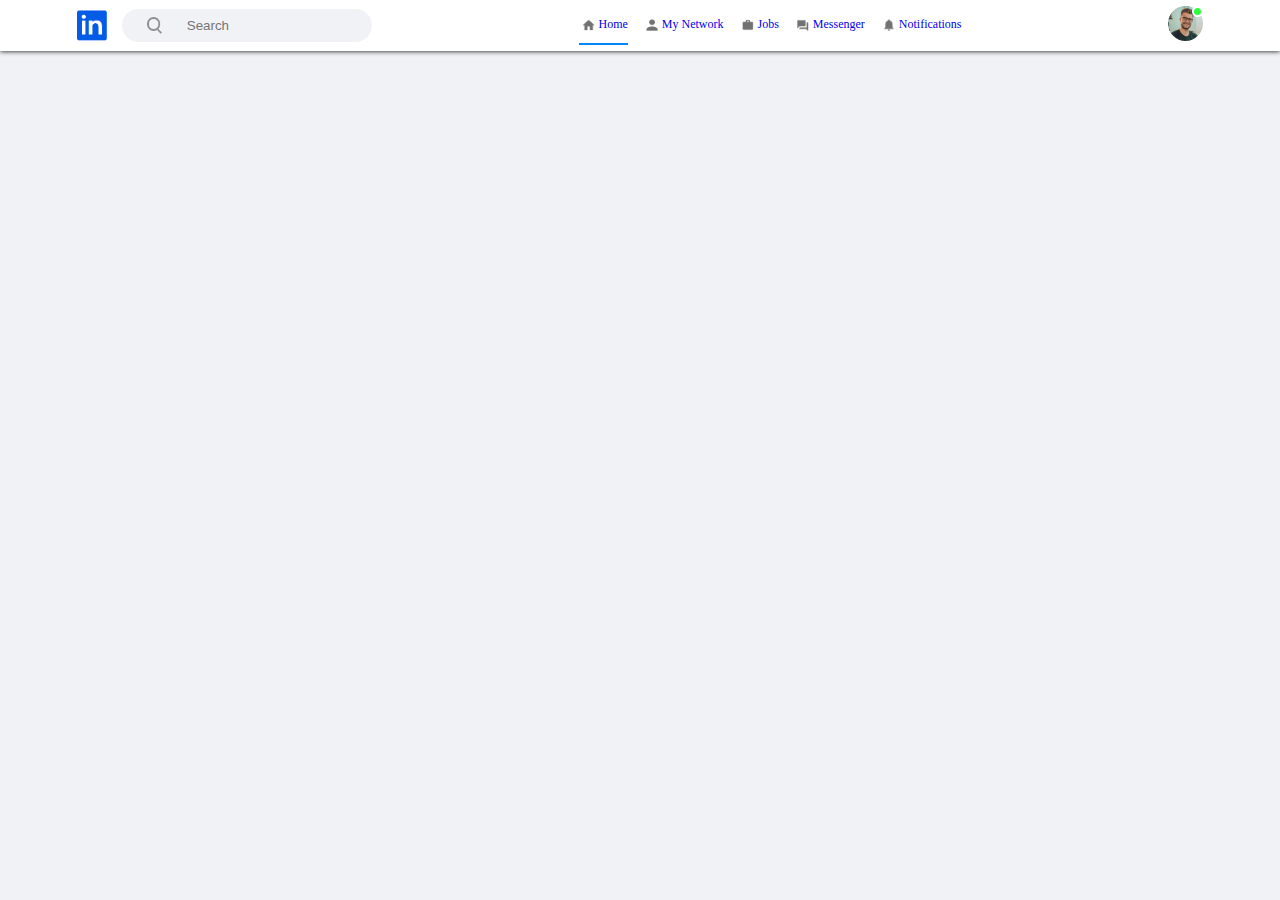
==== index.html @ 49e13f20 "make navbar" ====
<!DOCTYPE html>
<html lang="en">

<head>
	<meta charset="UTF-8">
	<meta name="viewport" content="width=device-width, initial-scale=1.0">
	<title>LinkedIn</title>
	<link rel="stylesheet" href="style.css">
</head>

<body>
	<div class="navbar">
		<div class="nav-left">
			<a href="./index.html" class="logo
			">
				<img src="images/logo.png" alt=""></a>

				<div class="search-box">
					<img src="images/search.png" alt="">
					<input type="text" placeholder="Search">
				</div>
		</div>
		<div class="nav-center">
			<ul>
				<li><a href="#" class="active-link"><img src="images/home.png" alt=""><span>Home</span></a></li>
				<li><a href="#"><img src="images/network.png" alt=""><span>My Network</span></a></li>
				<li><a href="#"><img src="images/jobs.png" alt=""><span>Jobs</span></a></li>
				<li><a href="#"><img src="images/message.png" alt=""><span>Messenger</span></a></li>
				<li><a href="#"><img src="images/notification.png" alt=""><span>Notifications</span></a></li>
			</ul>
		</div>
		<div class="nav-right">
			<div class="online">
				<img src="images/user-1.png" class="nav-profile-img" alt="">

			</div>
		</div>
	</div>
	<script src="app.js"></script>
</body>

</html>
---- style.css ----
* {
  margin: 0;
  padding: 0;
  box-sizing: border-box;
}
body {
  background: #f0f2f5;
  color: #5f5f5f;
}
.navbar {
  display: flex;
  justify-content: space-between;
  align-items: center;
  background-color: #fff;
  padding: 6px 6%;
  position: sticky;
  top: 0;
  z-index: 100;
  box-shadow: 0 0 5px #000;
}
.nav-left {
  display: flex;
  align-items: center;
  justify-content: space-between;
}
.logo img {
  width: 30px;
  display: block;
  margin-right: 15px;
}
.search-box {
  background-color: #f0f2f5;
  width: 250px;
  border-radius: 20px;
  display: flex;
  align-items: center;
  padding: 8px 25px;
}
.search-box img {
  width: 15px;
}
.search-box input {
  background: transparent;
  border: none;
  outline: none;
  padding: 0 25px;
  width: 100%;

}
.nav-center ul li {
  display: inline-block;
  list-style: none;
}

.nav-center ul li a {
  display: flex;
  align-items: center;
  text-decoration: none;
  font-size: 12px;
  margin: 2px 5px;
  position: relative;
}
.nav-center ul li a img {
  width: 20px;
}
.nav-center ul li a::after {
  content: "";
  position: absolute;
  height: 2px;
  width: 0;
  background-color: rgb(0, 132, 255);
  bottom: -10px;
  transition: all 0.4s;
}
.nav-center ul li a:hover::after,
.nav-center ul li a.active-link::after {
  width: 100%;
}

.nav-right .nav-profile-img {
  width: 35px;
  border-radius: 50%;
  cursor: pointer;
  position: relative;
}
.online {
  position: relative;
}
.online::after {
  content: "";
  width: 7px;
  height: 7px;
  border: 2px solid #fff;
  border-radius: 50%;
  right: 0px;
  top: 0px;
  background-color: #2efd3e;
  position: absolute;
}
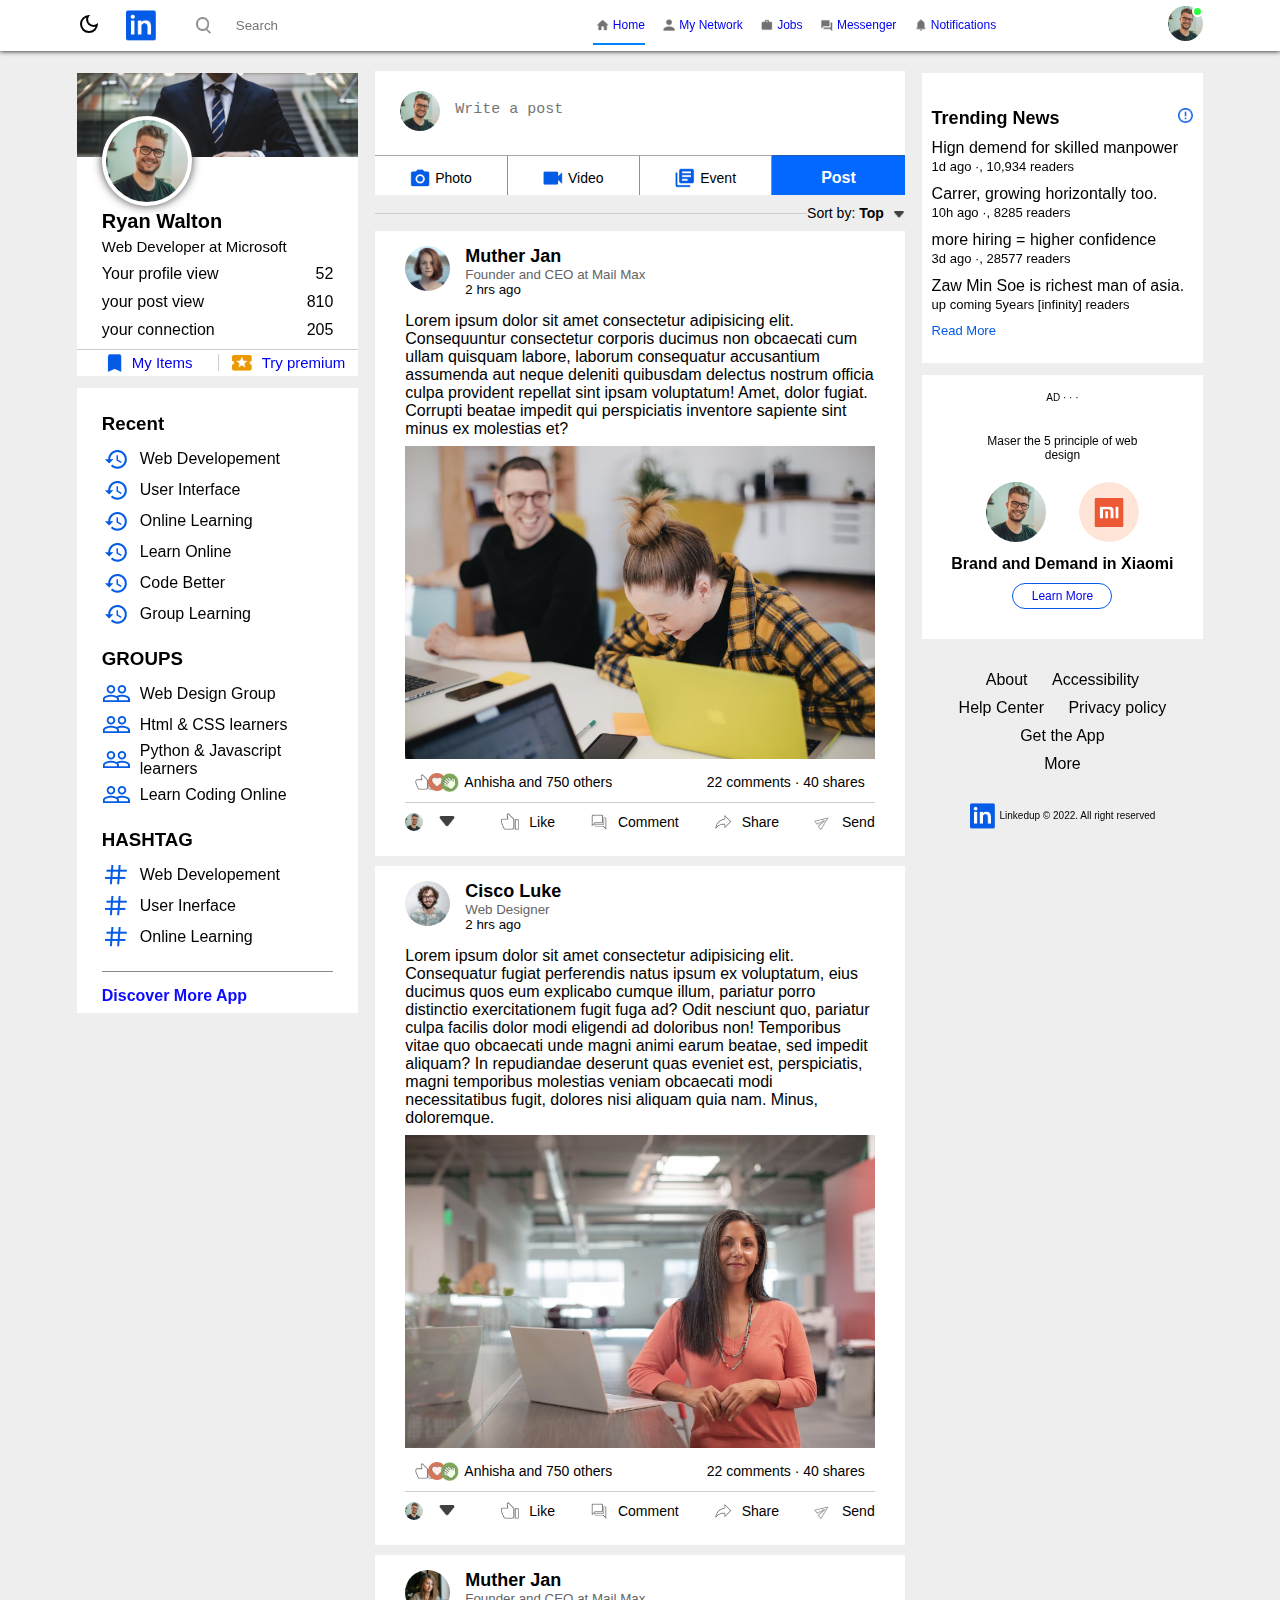
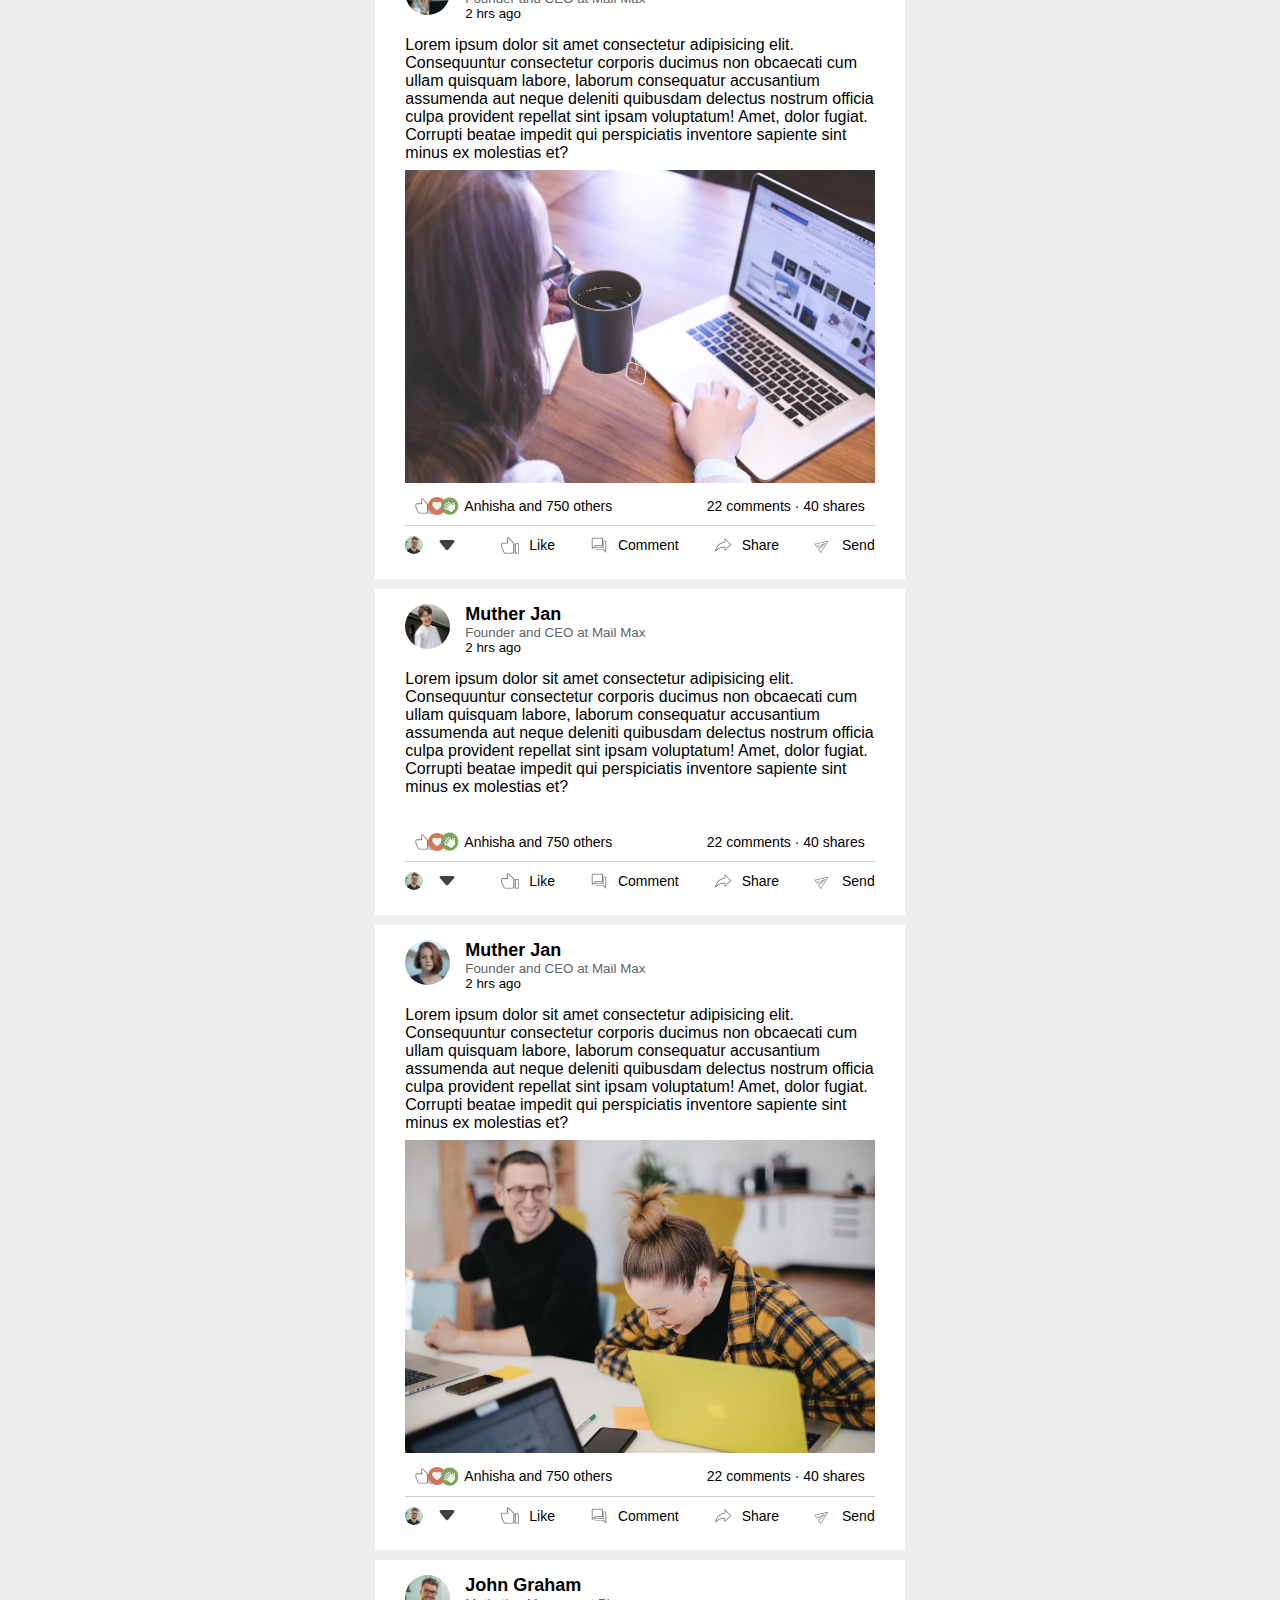
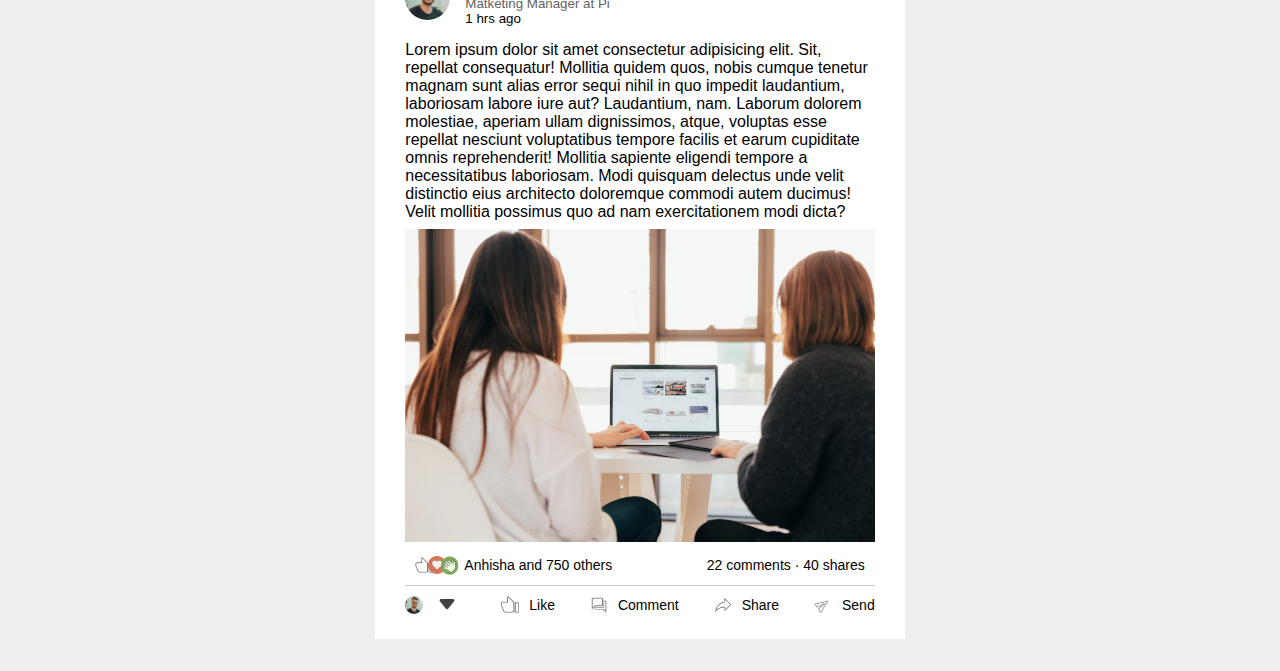
==== commit 8fd6051f: "first commit" ====
--- a/index.html
+++ b/index.html
@@ -5,20 +5,34 @@
 	<meta charset="UTF-8">
 	<meta name="viewport" content="width=device-width, initial-scale=1.0">
 	<title>LinkedIn</title>
-	<link rel="stylesheet" href="style.css">
+	<link rel="stylesheet"
+		href="https://fonts.googleapis.com/css2?family=Material+Symbols+Outlined:opsz,wght,FILL,GRAD@20..48,100..700,0..1,-50..200" />
+	<link rel="preconnect" href="https://fonts.googleapis.com">
+	<link rel="preconnect" href="https://fonts.gstatic.com" crossorigin>
+	<link
+		href="https://fonts.googleapis.com/css2?family=Poppins:ital,wght@0,100;0,200;0,300;0,400;0,500;0,600;0,700;0,800;0,900;1,100;1,200;1,300;1,400;1,500;1,600;1,700;1,800;1,900&display=swap"
+		rel="stylesheet">
+	<link rel="stylesheet" href="asset/Css/style.css">
+
 </head>
 
 <body>
-	<div class="navbar">
+	<nav class="navbar">
 		<div class="nav-left">
-			<a href="./index.html" class="logo
+			<button class="modeSwitcher">
+
+				<span class="material-symbols-outlined modIcon">
+					dark_mode
+				</span>
+			</button>
+			<a href="https://linkedin.com" class="logo
 			">
 				<img src="images/logo.png" alt=""></a>
 
-				<div class="search-box">
-					<img src="images/search.png" alt="">
-					<input type="text" placeholder="Search">
-				</div>
+			<div class="search-box">
+				<img src="images/search.png" alt="">
+				<input type="text" placeholder="Search">
+			</div>
 		</div>
 		<div class="nav-center">
 			<ul>
@@ -35,8 +49,498 @@
 
 			</div>
 		</div>
+
+		<!-- profile dropdown  -->
+		<div class="profile-menu-wrap" id="profileMenu">
+			<div class="profile-menu">
+				<div class="user-info">
+					<img src="images/user-1.png" alt="">
+					<div>
+						<h3>Royan WIlton</h3>
+						<a href="./profile.html">See your profile</a>
+					</div>
+				</div>
+				<hr>
+				<a href="#" class="profile-menu-link">
+					<img src="images/feedback.png" alt="">
+					<p class="link-menu-profile">GIve feedback</p>
+					<span>&gt</span>
+				</a>
+				<a href="#" class="profile-menu-link">
+					<img src="images/setting.png" alt="">
+					<p class="link-menu-profile">Setting & Privacy</p>
+					<span>&gt</span>
+				</a>
+				<a href="#" class="profile-menu-link">
+					<img src="images/help.png" alt="">
+					<p class="link-menu-profile">Help</p>
+					<span>&gt</span>
+				</a>
+				<a href="#" class="profile-menu-link">
+					<img src="images/display.png" alt="">
+					<p class="link-menu-profile">DIsplay & Accessibility</p>
+					<span>&gt</span>
+				</a>
+				<a href="#" class="profile-menu-link">
+					<img src="images/logout.png" alt="">
+					<p class="link-menu-profile">Logout</p>
+					<span>&gt</span>
+				</a>
+			</div>
+		</div>
+	</nav>
+
+	<!-- navbar close  -->
+
+	<div class="container">
+		<div class="left-sidebar">
+			<div class="sidebar-profile-box">
+				<img src="images/cover-pic.png" width="100%" alt="">
+				<div class="sidebar-profile-info">
+					<img src="images/user-1.png" alt="">
+					<h1>Ryan Walton</h1>
+					<h3>Web Developer at Microsoft</h3>
+					<ul>
+						<li>Your profile view <span class="viewCount"></span></li>
+
+						<li>your post view <span class="viewCount"></span></li>
+
+						<li>your connection <span class="viewCount"></span></li>
+					</ul>
+				</div>
+				<div class="sidebar-profile-link">
+					<a href="#"><img src="images/items.png" alt="">My Items</a>
+					<a href="#"><img src="images/premium.png" alt="">Try premium</a>
+				</div>
+			</div>
+
+			<div class="sidebar-activity selectNone">
+				<h3>Recent</h3>
+				<a href="#"><img src="images/recent.png" alt="">Web Developement</a>
+				<a href="#"><img src="images/recent.png" alt="">User Interface</a>
+				<a href="#"><img src="images/recent.png" alt="">Online Learning </a>
+				<a href="#"><img src="images/recent.png" alt="">Learn Online</a>
+				<a href="#"><img src="images/recent.png" alt="">Code Better</a>
+				<a href="#"><img src="images/recent.png" alt="">Group Learning</a>
+				<h3>GROUPS</h3>
+				<a href=""><img src="images/group.png" alt="">Web Design Group</a>
+				<a href=""><img src="images/group.png" alt="">Html & CSS learners</a>
+
+				<a href=""><img src="images/group.png" alt="">Python & Javascript learners</a>
+				<a href=""><img src="images/group.png" alt="">Learn Coding Online</a>
+				<h3>HASHTAG</h3>
+				<a href=""><img src="images/hashtag.png" alt="">Web Developement</a>
+				<a href=""><img src="images/hashtag.png" alt="images/hashtag.png">User Inerface</a>
+				<a href=""><img src="images/hashtag.png" alt="images/hashtag.png">Online Learning</a>
+				<div class="discover-more-link">
+					<a href="https://play.google.com/store">Discover More App</a>
+				</div>
+			</div>
+		</div>
+		<div class="main-content">
+			<div class="create-post">
+				<div class="create-post-input">
+					<img src="images/user-1.png" alt="">
+					<textarea rows="2" placeholder="Write a post"></textarea>
+				</div>
+				<div class="create-post-link">
+					<li><img src="images/photo.png" alt="">Photo</li>
+					<li><img src="images/video.png" alt="">Video</li>
+					<li><img src="images/event.png" alt="">Event</li>
+					<li>Post</li>
+				</div>
+			</div>
+			<div class="sort-by">
+				<hr>
+				<p>Sort by: <span>top <img src="images/down-arrow.png"></span></p>
+			</div>
+			<div class="post">
+				<div class="post-author">
+					<img src="images/user-3.png" alt="">
+					<div>
+						<h1>Muther Jan</h1>
+						<small>Founder and CEO at Mail Max</small>
+						<small>2 hrs ago</small>
+					</div>
+				</div>
+				<p>
+					Lorem ipsum dolor sit amet consectetur adipisicing elit. Consequuntur consectetur corporis ducimus
+					non obcaecati cum ullam quisquam labore, laborum consequatur accusantium assumenda aut neque
+					deleniti quibusdam delectus nostrum officia culpa provident repellat sint ipsam voluptatum! Amet,
+					dolor fugiat. Corrupti beatae impedit qui perspiciatis inventore sapiente sint minus ex molestias
+					et?
+				</p>
+				<img src="images/post-image-1.png" alt="" width="100%">
+				<div class="post-stats selectNone">
+					<div>
+						<img src="images/thumbsup.png" alt="">
+						<img src="images/love.png">
+						<img src="images/clap.png" alt="">
+						<span class="likedUser">
+							Anhisha and 750 others
+						</span>
+					</div>
+					<div>
+						<span>22 comments &middot; 40 shares</span>
+					</div>
+				</div>
+				<div class="post-activity selectNone">
+					<div class="post-activity-link">
+						<img src="images/user-1.png" class="post-activity-user-icon" alt="">
+						<img src="images/down-arrow.png" class="post-activity-arrow-icon" alt="">
+					</div>
+					<div class="post-activity-link">
+						<img src="images/like.png" alt="">
+						<span>Like</span>
+					</div>
+					<div class="post-activity-link">
+						<img src="images/comment.png" alt="">
+						<span>Comment</span>
+					</div>
+					<div class="post-activity-link">
+						<img src="images/share.png" alt="">
+						<span>Share</span>
+					</div>
+					<div class="post-activity-link">
+						<img src="images/send.png" alt="">
+						<span>Send</span>
+					</div>
+				</div>
+			</div>
+
+			<div class="post">
+				<div class="post-author">
+					<img src="images/user-2.png" alt="">
+					<div>
+						<h1>Cisco Luke</h1>
+						<small>Web Designer</small>
+						<small>2 hrs ago</small>
+					</div>
+				</div>
+				<p>
+					Lorem ipsum dolor sit amet consectetur adipisicing elit. Consequatur fugiat perferendis natus ipsum
+					ex voluptatum, eius ducimus quos eum explicabo cumque illum, pariatur porro distinctio
+					exercitationem fugit fuga ad? Odit nesciunt quo, pariatur culpa facilis dolor modi eligendi ad
+					doloribus non! Temporibus vitae quo obcaecati unde magni animi earum beatae, sed impedit aliquam? In
+					repudiandae deserunt quas eveniet est, perspiciatis, magni temporibus molestias veniam obcaecati
+					modi necessitatibus fugit, dolores nisi aliquam quia nam. Minus, doloremque.
+				</p>
+				<img src="images/post-image-3.png" alt="" width="100%">
+				<div class="post-stats selectNone">
+					<div>
+						<img src="images/thumbsup.png" alt="">
+						<img src="images/love.png">
+						<img src="images/clap.png" alt="">
+						<span class="likedUser">
+							Anhisha and 750 others
+						</span>
+					</div>
+					<div>
+						<span>22 comments &middot; 40 shares</span>
+					</div>
+				</div>
+				<div class="post-activity selectNone">
+					<div class="post-activity-link">
+						<img src="images/user-1.png" class="post-activity-user-icon" alt="">
+						<img src="images/down-arrow.png" class="post-activity-arrow-icon" alt="">
+					</div>
+					<div class="post-activity-link">
+						<img src="images/like.png" alt="">
+						<span>Like</span>
+					</div>
+					<div class="post-activity-link">
+						<img src="images/comment.png" alt="">
+						<span>Comment</span>
+					</div>
+					<div class="post-activity-link">
+						<img src="images/share.png" alt="">
+						<span>Share</span>
+					</div>
+					<div class="post-activity-link">
+						<img src="images/send.png" alt="">
+						<span>Send</span>
+					</div>
+				</div>
+			</div>
+
+			<div class="post">
+				<div class="post-author">
+					<img src="images/user-4.png" alt="">
+					<div>
+						<h1>Muther Jan</h1>
+						<small>Founder and CEO at Mail Max</small>
+						<small>2 hrs ago</small>
+					</div>
+				</div>
+				<p>
+					Lorem ipsum dolor sit amet consectetur adipisicing elit. Consequuntur consectetur corporis ducimus
+					non obcaecati cum ullam quisquam labore, laborum consequatur accusantium assumenda aut neque
+					deleniti quibusdam delectus nostrum officia culpa provident repellat sint ipsam voluptatum! Amet,
+					dolor fugiat. Corrupti beatae impedit qui perspiciatis inventore sapiente sint minus ex molestias
+					et?
+				</p>
+				<img src="images/post-image-4.png" alt="" width="100%">
+				<div class="post-stats selectNone">
+					<div>
+						<img src="images/thumbsup.png" alt="">
+						<img src="images/love.png">
+						<img src="images/clap.png" alt="">
+						<span class="likedUser">
+							Anhisha and 750 others
+						</span>
+					</div>
+					<div>
+						<span>22 comments &middot; 40 shares</span>
+					</div>
+				</div>
+				<div class="post-activity selectNone">
+					<div class="post-activity-link">
+						<img src="images/user-1.png" class="post-activity-user-icon" alt="">
+						<img src="images/down-arrow.png" class="post-activity-arrow-icon" alt="">
+					</div>
+					<div class="post-activity-link">
+						<img src="images/like.png" alt="">
+						<span>Like</span>
+					</div>
+					<div class="post-activity-link">
+						<img src="images/comment.png" alt="">
+						<span>Comment</span>
+					</div>
+					<div class="post-activity-link">
+						<img src="images/share.png" alt="">
+						<span>Share</span>
+					</div>
+					<div class="post-activity-link">
+						<img src="images/send.png" alt="">
+						<span>Send</span>
+					</div>
+				</div>
+			</div>
+
+			<div class="post">
+				<div class="post-author">
+					<img src="images/user-5.png" alt="">
+					<div>
+						<h1>Muther Jan</h1>
+						<small>Founder and CEO at Mail Max</small>
+						<small>2 hrs ago</small>
+					</div>
+				</div>
+				<p>
+					Lorem ipsum dolor sit amet consectetur adipisicing elit. Consequuntur consectetur corporis ducimus
+					non obcaecati cum ullam quisquam labore, laborum consequatur accusantium assumenda aut neque
+					deleniti quibusdam delectus nostrum officia culpa provident repellat sint ipsam voluptatum! Amet,
+					dolor fugiat. Corrupti beatae impedit qui perspiciatis inventore sapiente sint minus ex molestias
+					et?
+				</p>
+				<img src="images/post-image-5.png" alt="" width="100%">
+				<div class="post-stats selectNone">
+					<div>
+						<img src="images/thumbsup.png" alt="">
+						<img src="images/love.png">
+						<img src="images/clap.png" alt="">
+						<span class="likedUser">
+							Anhisha and 750 others
+						</span>
+					</div>
+					<div>
+						<span>22 comments &middot; 40 shares</span>
+					</div>
+				</div>
+				<div class="post-activity selectNone">
+					<div class="post-activity-link">
+						<img src="images/user-1.png" class="post-activity-user-icon" alt="">
+						<img src="images/down-arrow.png" class="post-activity-arrow-icon" alt="">
+					</div>
+					<div class="post-activity-link">
+						<img src="images/like.png" alt="">
+						<span>Like</span>
+					</div>
+					<div class="post-activity-link">
+						<img src="images/comment.png" alt="">
+						<span>Comment</span>
+					</div>
+					<div class="post-activity-link">
+						<img src="images/share.png" alt="">
+						<span>Share</span>
+					</div>
+					<div class="post-activity-link">
+						<img src="images/send.png" alt="">
+						<span>Send</span>
+					</div>
+				</div>
+			</div>
+
+			<div class="post">
+				<div class="post-author">
+					<img src="images/user-3.png" alt="">
+					<div>
+						<h1>Muther Jan</h1>
+						<small>Founder and CEO at Mail Max</small>
+						<small>2 hrs ago</small>
+					</div>
+				</div>
+				<p>
+					Lorem ipsum dolor sit amet consectetur adipisicing elit. Consequuntur consectetur corporis ducimus
+					non obcaecati cum ullam quisquam labore, laborum consequatur accusantium assumenda aut neque
+					deleniti quibusdam delectus nostrum officia culpa provident repellat sint ipsam voluptatum! Amet,
+					dolor fugiat. Corrupti beatae impedit qui perspiciatis inventore sapiente sint minus ex molestias
+					et?
+				</p>
+				<img src="images/post-image-1.png" alt="" width="100%">
+				<div class="post-stats selectNone">
+					<div>
+						<img src="images/thumbsup.png" alt="">
+						<img src="images/love.png">
+						<img src="images/clap.png" alt="">
+						<span class="likedUser">
+							Anhisha and 750 others
+						</span>
+					</div>
+					<div>
+						<span>22 comments &middot; 40 shares</span>
+					</div>
+				</div>
+				<div class="post-activity selectNone">
+					<div class="post-activity-link">
+						<img src="images/user-1.png" class="post-activity-user-icon" alt="">
+						<img src="images/down-arrow.png" class="post-activity-arrow-icon" alt="">
+					</div>
+					<div class="post-activity-link">
+						<img src="images/like.png" alt="">
+						<span>Like</span>
+					</div>
+					<div class="post-activity-link">
+						<img src="images/comment.png" alt="">
+						<span>Comment</span>
+					</div>
+					<div class="post-activity-link">
+						<img src="images/share.png" alt="">
+						<span>Share</span>
+					</div>
+					<div class="post-activity-link">
+						<img src="images/send.png" alt="">
+						<span>Send</span>
+					</div>
+				</div>
+			</div>
+
+			<div class="post">
+				<div class="post-author">
+					<img src="images/user-1.png" alt="">
+					<div>
+						<h1>John Graham</h1>
+						<small>Matketing Manager at Pi</small>
+						<small>1 hrs ago</small>
+					</div>
+				</div>
+				<p>
+					Lorem ipsum dolor sit amet consectetur adipisicing elit. Sit, repellat consequatur! Mollitia quidem
+					quos, nobis cumque tenetur magnam sunt alias error sequi nihil in quo impedit laudantium, laboriosam
+					labore iure aut? Laudantium, nam. Laborum dolorem molestiae, aperiam ullam dignissimos, atque,
+					voluptas esse repellat nesciunt voluptatibus tempore facilis et earum cupiditate omnis
+					reprehenderit! Mollitia sapiente eligendi tempore a necessitatibus laboriosam. Modi quisquam
+					delectus unde velit distinctio eius architecto doloremque commodi autem ducimus! Velit mollitia
+					possimus quo ad nam exercitationem modi dicta?
+				</p>
+				<img src="images/post-image-2.png" alt="" width="100%">
+				<div class="post-stats selectNone">
+					<div>
+						<img src="images/thumbsup.png" alt="">
+						<img src="images/love.png">
+						<img src="images/clap.png" alt="">
+						<span class="likedUser">
+							Anhisha and 750 others
+						</span>
+					</div>
+					<div>
+						<span>22 comments &middot; 40 shares</span>
+					</div>
+				</div>
+				<div class="post-activity selectNone">
+					<div class="post-activity-link">
+						<img src="images/user-1.png" class="post-activity-user-icon" alt="">
+						<img src="images/down-arrow.png" class="post-activity-arrow-icon" alt="">
+					</div>
+					<div class="post-activity-link">
+						<img src="images/like.png" alt="">
+						<span>Like</span>
+					</div>
+					<div class="post-activity-link">
+						<img src="images/comment.png" alt="">
+						<span>Comment</span>
+					</div>
+					<div class="post-activity-link">
+						<img src="images/share.png" alt="">
+						<span>Share</span>
+					</div>
+					<div class="post-activity-link">
+						<img src="images/send.png" alt="">
+						<span>Send</span>
+					</div>
+				</div>
+			</div>
+		</div>
+		<div class="right-sidebar">
+			<div class="sidebar-news">
+				<img src="images/more.png" alt="" class="info-icon">
+				<h3>Trending News</h3>
+				<a href="#">Hign demend for skilled manpower</a>
+				<span>1d ago &middot, 10,934 readers</span>
+
+				<a href="#">Carrer, growing horizontally too.</a>
+				<span>10h ago &middot, 8285 readers</span>
+
+				<a href="#">more hiring = higher confidence</a>
+				<span>3d ago &middot, 28577 readers</span>
+
+				<a href="#">Zaw Min Soe is richest man of asia.</a>
+				<span> up coming 5years [infinity] readers</span>
+				<a href="https://news.google.com/" class="read-more-link">Read More</a>
+
+
+			</div>
+			<div class="sidebar-ad">
+				<small>AD &middot; &middot; &middot;</small>
+				<p>Maser the 5 principle of web design</p>
+
+				<div>
+					<img src="images/user-1.png" alt="">
+					<img src="images/mi-logo.png" alt="">
+				</div>
+				<b>Brand and Demand in Xiaomi</b>
+				<a href="#" class="ad-link">Learn More</a>
+			</div>
+			<div class="sidebar-useful-links">
+				<a href="">About</a>
+				<a href="">Accessibility</a>
+				<a href="">Help Center</a>
+				<a href="">Privacy policy</a>
+				<a href="">Get the App</a>
+				<div>
+
+
+					<a href="">More</a>
+
+				</div>
+				<div class="copyright-msg">
+					<img src="images/logo.png" alt="">
+					<p>Linkedup &#169; 2022. All right reserved</p>
+				</div>
+			</div>
+		</div>
 	</div>
-	<script src="app.js"></script>
+	<script src="./asset/Js/post.js"></script>
+	<script src="asset/Js/app.js"></script>
+	<script>
+		let count = [52, 810, 205]
+		let span = document.querySelectorAll(".viewCount")
+
+		for (let i = 0; i <= span.length; i++) [
+
+			span[i].textContent = count[i]
+		]
+	</script>
 </body>
 
 </html>--- a/asset/Css/style.css
+++ b/asset/Css/style.css
@@ -0,0 +1,607 @@
+* {
+  margin: 0;
+  padding: 0;
+  box-sizing: border-box;
+}
+.selectNone {
+  user-select: none;
+}
+:root {
+  --lightBg: #eeeeee;
+  --whiteText: #ffffff;
+  --whiteBg: #fff;
+  --DarkBg: #000000;
+  --darkText: #000000;
+  --activeBg: #3ecd2e;
+  --primaryBg: #0368ff;
+  --grayText: #646464;
+}
+.dark {
+  --lightbg: #524f4f;
+  --whiteText: #000;
+  --whiteBg: #000;
+  --DarkBg: #fff;
+  --darkText: #fff;
+}
+.darkBg {
+  background-color: #141414;
+}
+.modeSwitcher {
+  margin-right: 25px;
+  outline: none;
+  border: none;
+  background: transparent;
+}
+
+.modIcon {
+  color: var(--darkText);
+}
+body {
+  background: var(--lightBg);
+  color: var(--darkText);
+  font-family: "Roboto", sans-serif;
+  transition: all 0.5s";
+}
+.navbar {
+  display: flex;
+  justify-content: space-between;
+  align-items: center;
+  background-color: var(--whiteBg);
+  padding: 6px 6%;
+  position: sticky;
+  top: 0;
+  z-index: 100;
+  box-shadow: 0 0 5px #000;
+}
+.nav-left {
+  display: flex;
+  align-items: center;
+  justify-content: space-between;
+}
+.logo img {
+  width: 30px;
+  display: block;
+  margin-right: 15px;
+}
+.search-box {
+  background-color: var(--whiteBg);
+  width: 250px;
+  border-radius: 20px;
+  display: flex;
+  align-items: center;
+  padding: 8px 25px;
+}
+.search-box img {
+  width: 15px;
+}
+.search-box input {
+  background: transparent;
+  border: none;
+  outline: none;
+  padding: 0 25px;
+  width: 100%;
+}
+.nav-center ul li {
+  display: inline-block;
+  list-style: none;
+}
+
+.nav-center ul li a {
+  display: flex;
+  align-items: center;
+  text-decoration: none;
+  font-size: 12px;
+  margin: 2px 5px;
+  position: relative;
+}
+.nav-center ul li a img {
+  width: 20px;
+}
+.nav-center ul li a::after {
+  content: "";
+  position: absolute;
+  height: 2px;
+  width: 0;
+  background-color: rgb(0, 132, 255);
+  bottom: -10px;
+  transition: all 0.4s;
+}
+.nav-center ul li a:hover::after,
+.nav-center ul li a.active-link::after {
+  width: 100%;
+}
+
+.nav-right .nav-profile-img {
+  width: 35px;
+  border-radius: 50%;
+  cursor: pointer;
+  position: relative;
+}
+.online {
+  position: relative;
+}
+.online::after {
+  content: " ";
+  width: 7px;
+  height: 7px;
+  border: 2px solid #fff;
+  border-radius: 50%;
+  right: 0px;
+  top: 0px;
+  background-color: #2efd3e;
+  position: absolute;
+}
+
+.container {
+  padding: 20px 6%;
+  display: flex;
+  flex-wrap: wrap;
+  justify-content: space-between;
+}
+.left-sidebar {
+  flex-basis: 25%;
+  align-self: flex-start;
+  position: sticky;
+  top: 73px;
+}
+.right-sidebar {
+  flex-basis: 25%;
+  align-self: flex-start;
+  position: sticky;
+  top: 73px;
+}
+.main-content {
+  flex-basis: 47%;
+}
+.create-post {
+  background-color: var(--whiteBg);
+}
+.create-post .create-post-input {
+  display: flex;
+  align-items: flex-start;
+  padding: 20px 25px 10px;
+}
+.create-post-input img {
+  width: 40px;
+  border-radius: 50%;
+  margin-right: 10px;
+}
+.create-post-input textarea {
+  width: 100%;
+  resize: none;
+  background: transparent;
+  padding: 10px 5px;
+  border: 0;
+  outline: 0;
+  font-size: 15px;
+  font-weight: 500;
+}
+.create-post-link {
+  display: flex;
+  align-items: flex-start;
+}
+.create-post-link li {
+  list-style: none;
+  flex-basis: 25%;
+  height: 40px;
+  display: flex;
+  justify-content: center;
+  align-items: center;
+  border-top: 1px solid rgba(80, 80, 80, 0.5);
+  border-right: 1px solid rgba(100, 100, 100, 0.7);
+  padding-top: 5px;
+  font-size: 14px;
+  cursor: pointer;
+  user-select: none;
+}
+.create-post-link li img {
+  width: 20px;
+  margin-right: 5px;
+}
+.create-post-link li:last-child {
+  border-right: 0;
+  background-color: var(--primaryBg);
+  color: var(--whiteText);
+  font-size: 16px;
+  font-weight: 800;
+}
+.sidebar-profile-box {
+  background-color: var(--whiteBg);
+}
+.sidebar-profile-info {
+  padding: 0 25px;
+}
+.sidebar-profile-info img {
+  width: 90px;
+  border-radius: 50%;
+  background-color: var(--whiteBg);
+  padding: 4px;
+  margin-top: -45px;
+
+  box-shadow: 0 0 10px #444;
+}
+
+.sidebar-profile-info h1 {
+  font-weight: 800;
+  font-size: 20px;
+  color: var(--darkText);
+}
+.sidebar-profile-info h3 {
+  font-size: 15px;
+  font-weight: 400;
+  margin-top: 5px;
+}
+.sidebar-profile-info ul {
+  list-style: none;
+}
+.sidebar-profile-info ul li {
+  margin: 10px 0;
+}
+.sidebar-profile-info .viewCount {
+  float: right;
+  color: var(--darkText);
+}
+.sidebar-profile-link {
+  display: flex;
+  align-items: center;
+  border-top: 1px solid #ccc;
+}
+.sidebar-profile-link a {
+  text-decoration: none;
+  flex-basis: 50%;
+  display: flex;
+  align-items: center;
+  justify-content: center;
+  font-size: 15px;
+  border-left: 1px solid #ccc;
+}
+.sidebar-profile-link a:first-child {
+  border-left: 0;
+}
+.sidebar-profile-link a img {
+  width: 20px;
+  margin-right: 10px;
+}
+.sidebar-activity {
+  background-color: var(--whiteBg);
+  padding: 5px 25px;
+  margin: 12px 0;
+}
+.sidebar-activity h3 {
+  margin: 20px 0 10px 0;
+}
+.sidebar-activity a {
+  display: flex;
+  align-items: center;
+  color: var(--darkText);
+  margin: 3px 0;
+  text-decoration: none;
+}
+.sidebar-activity a img {
+  margin-right: 10px;
+}
+.discover-more-link {
+  margin-top: 10px;
+  border-top: 1px solid #888888;
+  margin-top: 20px;
+}
+
+.discover-more-link a {
+  font-weight: 800;
+  color: #0b0bff;
+  display: inline-block;
+  margin-top: 15px;
+}
+.right-sidebar .sidebar-news {
+  background-color: var(--whiteBg);
+  padding: 25px 10px;
+}
+.sidebar-news .info-icon {
+  width: 15px;
+  float: right;
+  margin-top: 10px;
+}
+.sidebar-news h3 {
+  font-size: 18px;
+  font-weight: 600;
+  margin-top: 10px;
+}
+.sidebar-news a {
+  display: block;
+  margin-top: 10px;
+  color: var(--DarkBg);
+  text-decoration: none;
+}
+.sidebar-news span {
+  font-weight: 300;
+  margin-top: 2px;
+  font-size: 13px;
+}
+
+.sidebar-news .read-more-link {
+  color: #045be6;
+  font-weight: 500;
+  margin: 20px 2 10px;
+  font-size: 13px;
+}
+
+.sidebar-ad {
+  background-color: var(--whiteBg);
+  padding: 15px 25px;
+  text-align: center;
+  margin: 12px 0;
+  font-size: 12px;
+}
+.sidebar-ad img {
+  width: 60px;
+  border-radius: 50%;
+  margin: 10px 15px;
+}
+.sidebar-ad p {
+  margin: 30px;
+  margin-bottom: 10px;
+}
+.sidebar-ad b {
+  font-size: 16px;
+}
+.ad-link {
+  display: block;
+  border: 1px solid #045be6;
+  font-weight: 500px;
+  padding: 5px 15px;
+  font-weight: 500;
+  margin: 10px auto 15px;
+  border-radius: 30px;
+  width: 100px;
+  text-decoration: none;
+}
+.sidebar-useful-links {
+  padding: 15px 25px;
+  text-align: center;
+}
+
+.sidebar-useful-links a {
+  display: inline-block;
+  color: var(--darkText);
+  text-decoration: none;
+  font-size: 16px;
+  margin: 5px 10px;
+  font-weight: 500;
+  transition: all 0.2s;
+}
+
+.sidebar-useful-links a:hover {
+  opacity: 0.5;
+}
+.copyright-msg {
+  display: flex;
+  align-items: center;
+  justify-content: center;
+  font-size: 10px;
+  font-weight: 500;
+  margin-top: 25px;
+}
+
+.copyright-msg img {
+  width: 25px;
+  margin-right: 5px;
+}
+.sort-by {
+  display: flex;
+  align-items: center;
+  margin: 10px 0;
+}
+.sort-by hr {
+  flex: 1;
+  border: 0;
+  height: 1px;
+  background-color: #ccc;
+}
+.sort-by p {
+  font-size: 14px;
+  cursor: pointer;
+}
+.sort-by p span {
+  font-weight: 800;
+  text-transform: capitalize;
+}
+.sort-by p img {
+  width: 12px;
+  margin-left: 5px;
+}
+.post {
+  background-color: var(--whiteBg);
+  padding: 15px 30px 15px;
+  margin: 10px 0;
+}
+.post p{
+  margin: 8px 0;
+}
+.post .post-author {
+  display: flex;
+  align-items: flex-start;
+  margin-bottom: 15px;
+  user-select: none;
+}
+.post-author img {
+  border-radius: 50%;
+  width: 45px;
+  margin-right: 15px;
+}
+.post-author h1 {
+  font-size: 18px;
+  color: var(--darkText);
+}
+.post-author small {
+  display: block;
+  color: var(--grayText);
+}
+.post-author small:last-child {
+  color: var(--darkText);
+}
+.post-stats {
+  display: flex;
+  flex-wrap: wrap;
+  align-items: center;
+  justify-content: space-between;
+  font-size: 14px;
+  border-bottom: 1px solid #ccc;
+  padding: 10px;
+}
+
+.post-stats div {
+  display: flex;
+  align-items: center;
+}
+.post-stats div img {
+  width: 18px;
+  margin-right: -5px;
+}
+.post-stats div span {
+  margin-left: 10px;
+}
+.post-activity {
+  display: flex;
+  align-items: center;
+  justify-content: space-between;
+  padding: 10px 0;
+  font-size: 14px;
+  font-weight: 400;
+}
+.post-activity div {
+  display: flex;
+  align-items: center;
+}
+.post-activity-user-icon {
+  width: 22px;
+  border-radius: 50%;
+}
+.post-activity-arrow-icon {
+  width: 12px;
+  margin-left: 5px;
+}
+.post-activity-link {
+  display: flex;
+  align-items: center;
+  transition: all 0.5s;
+  cursor: pointer;
+}
+
+.post-activity-link img {
+  width: 18px;
+  margin-right: 10px;
+}
+.profile-menu-wrap {
+  position: absolute;
+  top: 100%;
+  right: 5%;
+  width: 320px;
+  max-height: 0;
+  overflow: hidden;
+  transition: all 0.5s;
+}
+
+.open-menu {
+  max-height: 400px;
+}
+.profile-menu {
+  background-color: #222;
+  color: #fff;
+  padding: 20px;
+  margin: 10px 0;
+}
+.user-info {
+  display: flex;
+  align-items: center;
+}
+.user-info img {
+  width: 50px;
+  border-radius: 50%;
+  margin-right: 10px;
+}
+.user-info a {
+  text-decoration: none;
+  color: var(--whiteText);
+  cursor: pointer;
+}
+.user-info h3 {
+  font-size: 16px;
+  margin-bottom: -2px;
+}
+.profile-menu-link {
+  width: 100%;
+  text-decoration: none;
+  color: var(--whiteText);
+  display: flex;
+  align-items: center;
+  margin: 10px 0;
+}
+.profile-menu-link:hover {
+  opacity: 0.5;
+}
+.profile-menu-link img {
+  width: 30px;
+  margin-right: 15px;
+}
+.profile-menu-link span {
+  right: 10px;
+  position: absolute;
+}
+.profile-menu hr {
+  border: 0;
+  height: 1px;
+  width: 100%;
+  background-color: #fff;
+  margin: 12px 0;
+}
+
+
+
+
+
+@media only screen and (max-width:950px) {
+  .nav-center ul li a span{
+    font-size: 8px;
+  }
+  .search-box input{
+    width: 20px;
+  }
+  .navbar{
+    width: 100%;
+    padding:0 10px;
+  }
+}
+@media screen and (max-width:850px) {
+  
+  .left-sidebar,.right-sidebar, .main-content{
+    flex-basis: 100%;
+    position: relative;
+    top: unset;
+  }
+.container{
+  padding: 5px 15px;
+}
+}
+
+@media only screen and (max-width:750px){
+  .search-box{
+    background: transparent;
+    width: auto;
+    padding: 0;
+  }
+  .nav-center ul li a span {
+    display: none;
+  }
+  .navbar{
+    width: 100%;
+    padding:0 5px;
+  }
+.left-sidebar,.main-content, .right-sidebar{
+  flex-basis: 100%;
+  position: relative;
+  top: unset;
+}
+.container{
+  padding: 0;
+}
+}